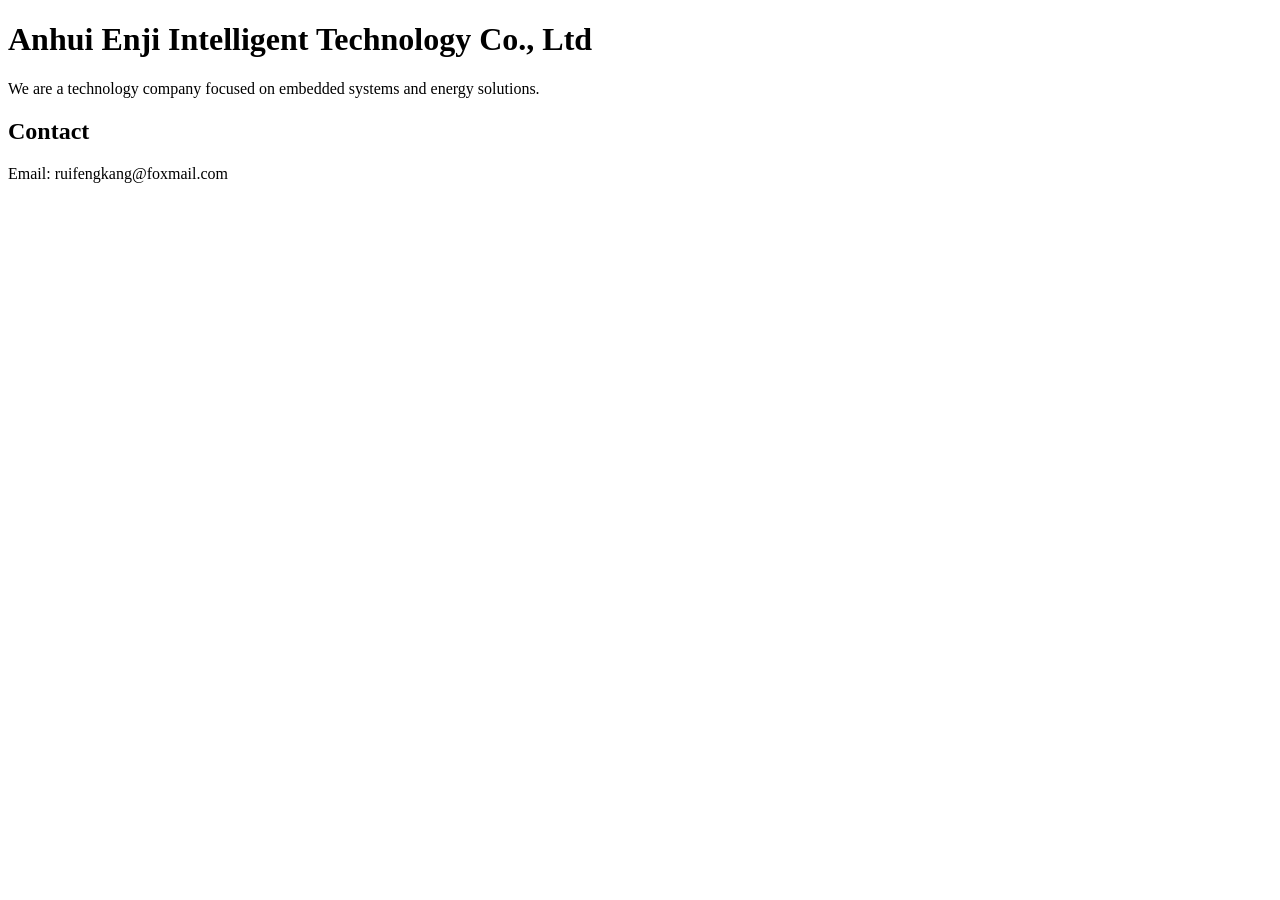
==== index.html @ 48106c1a "Add initial index.html for company website" ====
<!DOCTYPE html>
<html>
<head>
    <title>Enji IT</title>
</head>
<body>
    <h1>Anhui Enji Intelligent Technology Co., Ltd</h1>
    <p>We are a technology company focused on embedded systems and energy solutions.</p>

    <h2>Contact</h2>
    <p>Email: ruifengkang@foxmail.com</p>
</body>
</html>
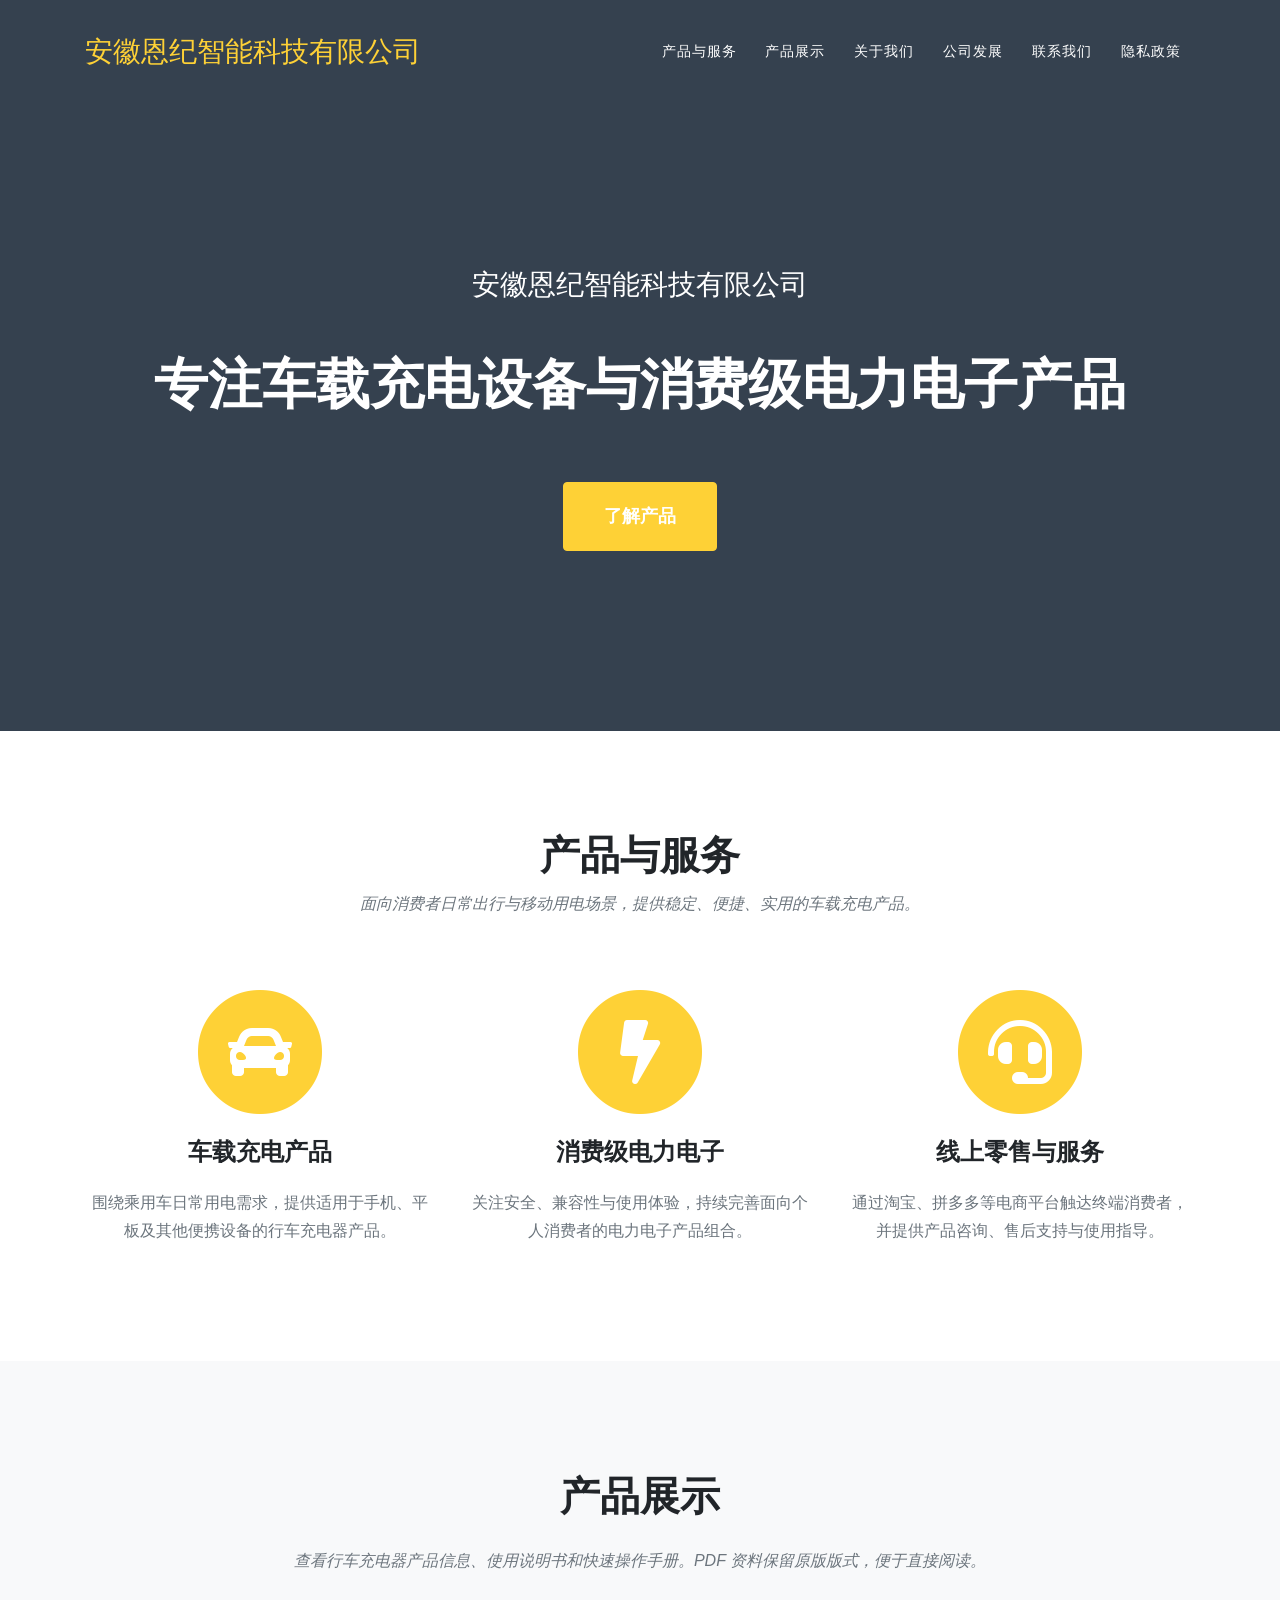
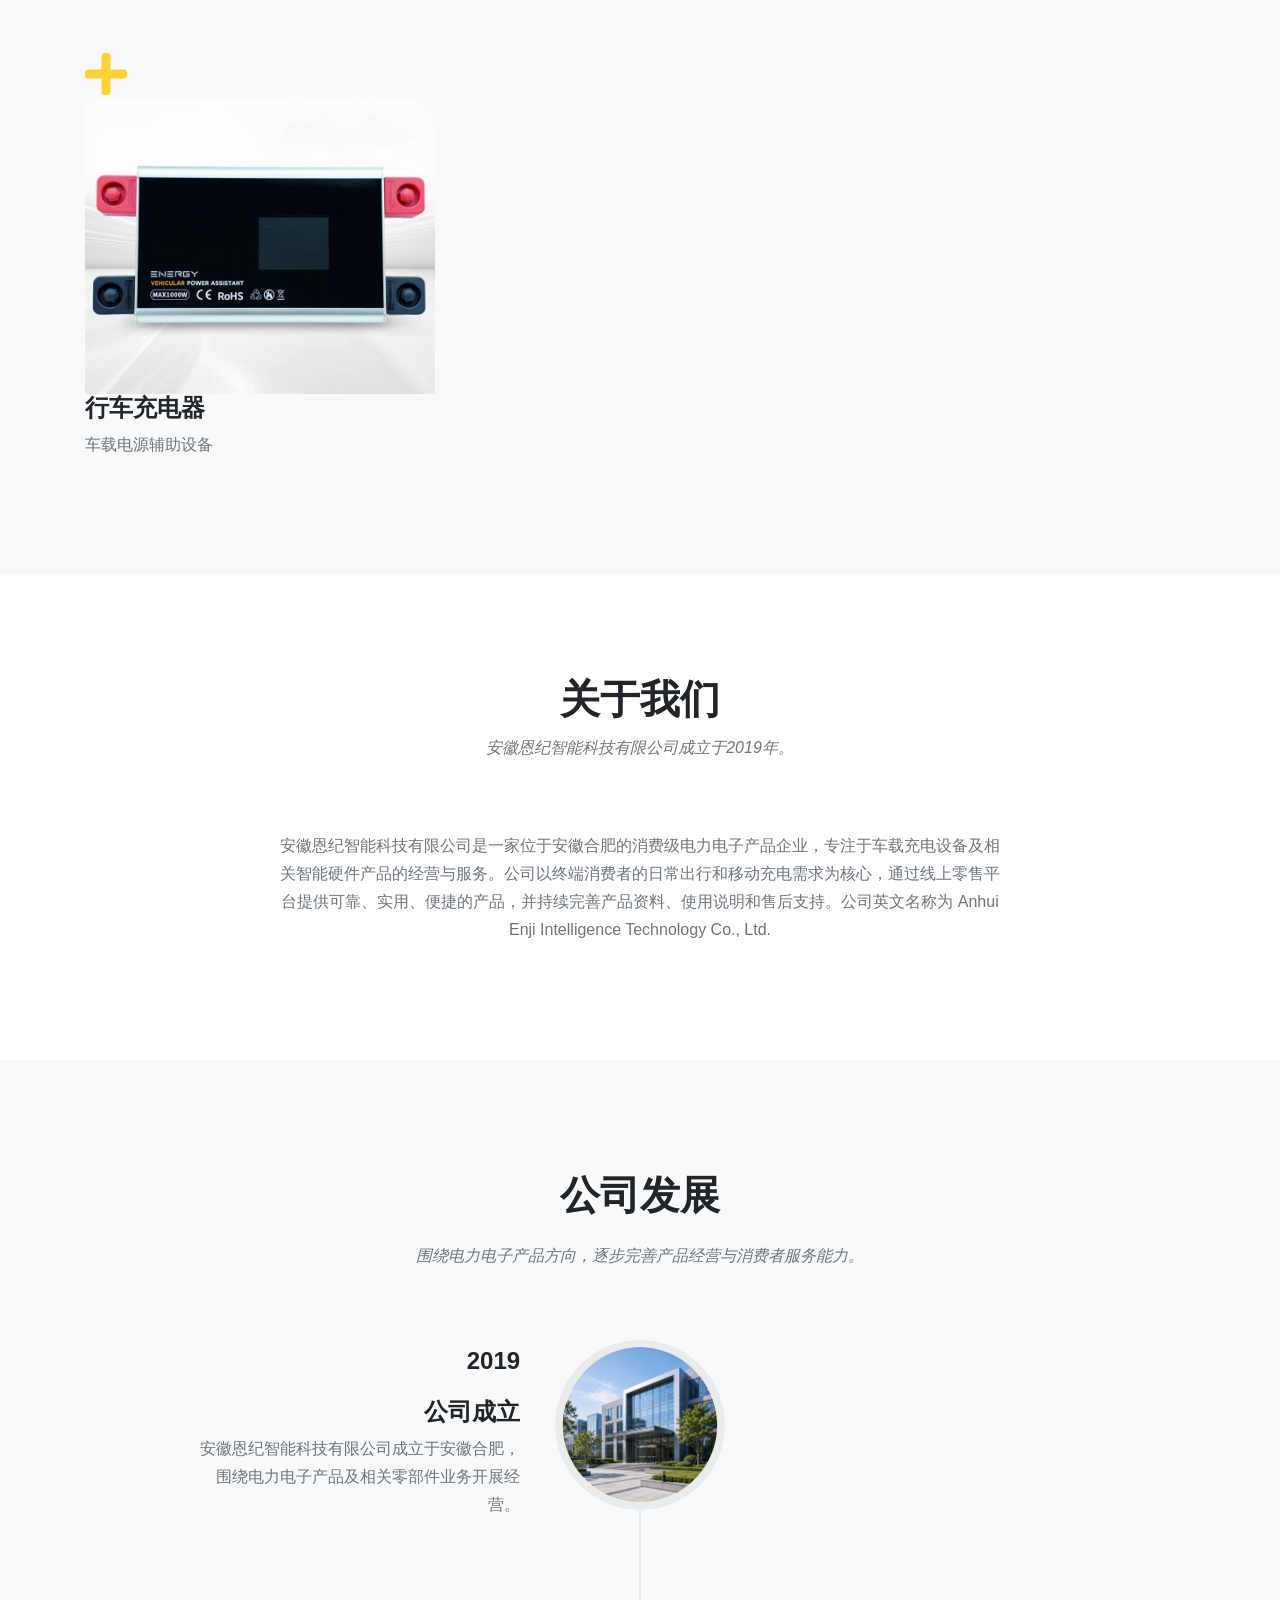
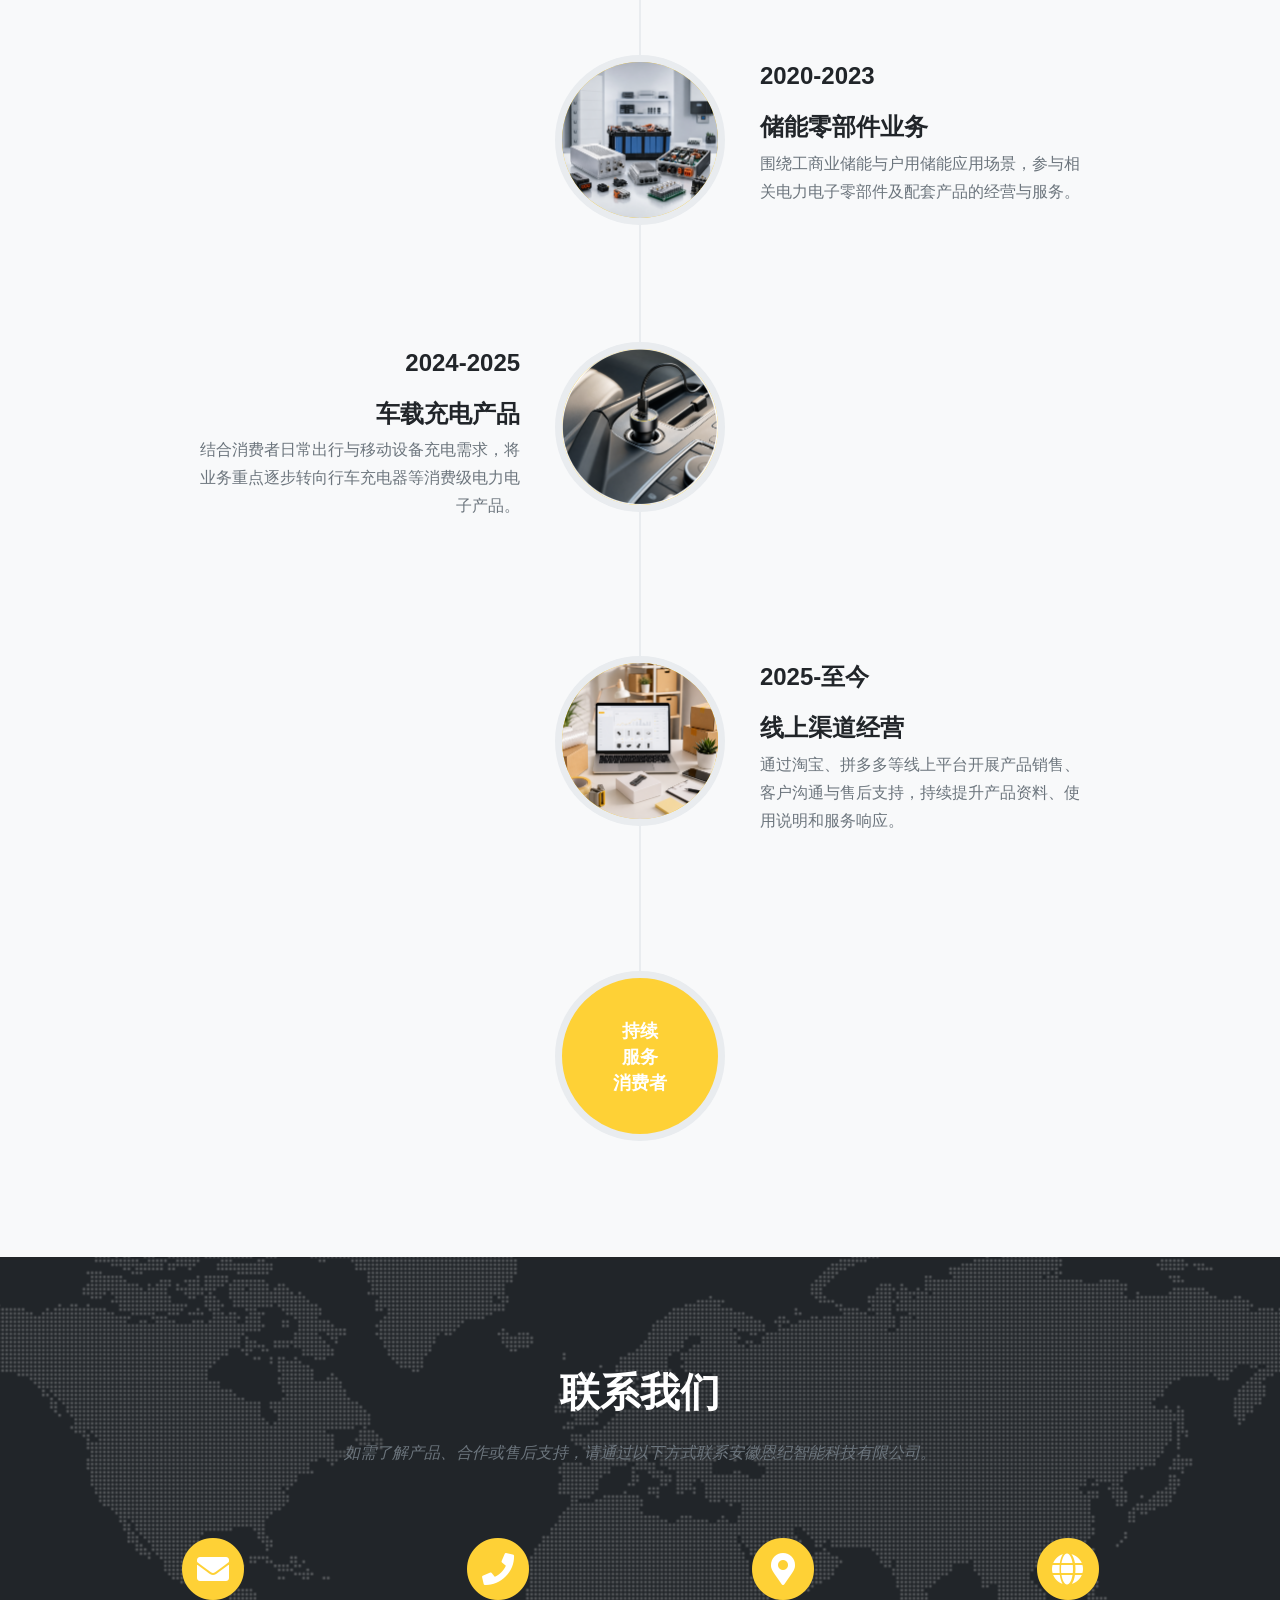
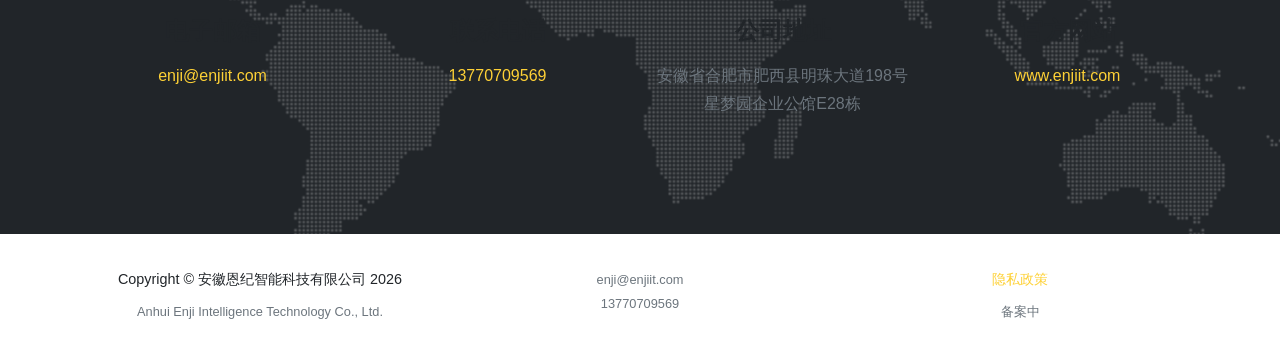
==== commit 71644805: "Replace GitHub Pages site with Enji company website" ====
--- a/index.html
+++ b/index.html
@@ -1,13 +1,494 @@
 <!DOCTYPE html>
-<html>
-<head>
-    <title>Enji IT</title>
+<html lang="zh">
+
+  <head>
+  
+
+  <meta charset="utf-8">
+  <meta name="viewport" content="width=device-width, initial-scale=1, shrink-to-fit=no">
+  <meta name="description" content="安徽恩纪智能科技有限公司是一家面向消费者市场的电力电子产品企业，专注车载充电设备及相关智能硬件产品的研发、销售与服务。">
+  <meta name="author" content="安徽恩纪智能科技有限公司">
+  <link rel="canonical" href="https://www.enjiit.com/">
+
+  <title>安徽恩纪智能科技有限公司</title>
+
+  <!-- Bootstrap core CSS -->
+  <link href="assets/css/bootstrap.min.css" rel="stylesheet" />
+
+  <!-- Custom fonts for this template -->
+  <link href="assets/css/all.min.css" rel="stylesheet" type="text/css">
+  
+    <link href="assets/css/all.min.css" rel="stylesheet" type="text/css">
+  
+  <!-- Custom styles for this theme -->
+  <!--<link href="assets/css/agency.min.css" rel="stylesheet">-->
+  <link href="assets/css/agency.css" rel="stylesheet" />
+
+  <!-- Page container change top padding when nav shrinks -->
+  
 </head>
-<body>
-    <h1>Anhui Enji Intelligent Technology Co., Ltd</h1>
-    <p>We are a technology company focused on embedded systems and energy solutions.</p>
-
-    <h2>Contact</h2>
-    <p>Email: ruifengkang@foxmail.com</p>
-</body>
-</html>
+
+
+  <body id="page-top">
+
+        <!-- Navigation -->
+  <nav class="navbar navbar-expand-lg navbar-dark fixed-top" id="mainNav">
+    <div class="container">
+	  <a class="navbar-brand js-scroll-trigger" href="#page-top">安徽恩纪智能科技有限公司</a>
+      <button class="navbar-toggler navbar-toggler-right" type="button" data-toggle="collapse" data-target="#navbarResponsive" aria-controls="navbarResponsive" aria-expanded="false" aria-label="Toggle navigation">
+        Menu
+        <i class="fas fa-bars"></i>
+      </button>
+      <div class="collapse navbar-collapse" id="navbarResponsive">
+        <ul class="navbar-nav text-uppercase ml-auto">
+        
+        
+          <li class="nav-item"><a class="nav-link js-scroll-trigger" href="#services">产品与服务</a></li>
+        
+          <li class="nav-item"><a class="nav-link js-scroll-trigger" href="#products">产品展示</a></li>
+        
+          <li class="nav-item"><a class="nav-link js-scroll-trigger" href="#about">关于我们</a></li>
+        
+          <li class="nav-item"><a class="nav-link js-scroll-trigger" href="#timeline">公司发展</a></li>
+        
+          <li class="nav-item"><a class="nav-link js-scroll-trigger" href="#contact">联系我们</a></li>
+        
+          <li class="nav-item"><a class="nav-link js-scroll-trigger" href="legal">隐私政策</a></li>
+        
+        
+        </ul>
+      </div>
+    </div>
+  </nav>
+  <!-- End Navigation -->
+  
+  <!-- Header -->
+  
+  <header class="masthead">
+    <div class="container">
+      <div class="intro-text"><div class="intro-lead-in"><p>安徽恩纪智能科技有限公司</p>
+</div><div class="intro-heading text-uppercase"><p>专注车载充电设备与消费级电力电子产品</p>
+</div><a class="btn btn-primary btn-xl text-uppercase js-scroll-trigger" href="#products">了解产品</a></div>
+    </div>
+  </header>
+  
+  <!-- End Header -->
+
+<!-- Services -->
+
+  <section class="page-section" id="services">
+    <div class="container">
+	
+      <div class="row">
+        <div class="col-lg-12 text-center">
+          <h2 class="section-heading text-uppercase">产品与服务</h2>
+          
+		  <h3 class="section-subheading text-muted">面向消费者日常出行与移动用电场景，提供稳定、便捷、实用的车载充电产品。</h3>
+		  
+        </div>
+      </div>
+	  
+      <div class="row text-center">
+	  
+        <div class="col-md-4">
+          <span class="fa-stack fa-4x">
+            <i class="fas fa-circle fa-stack-2x text-primary"></i>
+            <i class="fas fa-car fa-stack-1x fa-inverse"></i>
+          </span>
+          <h4 class="service-heading"><p>车载充电产品</p>
+</h4>
+          <div class="text-muted"><p>围绕乘用车日常用电需求，提供适用于手机、平板及其他便携设备的行车充电器产品。</p>
+</div>
+        </div>
+	  
+        <div class="col-md-4">
+          <span class="fa-stack fa-4x">
+            <i class="fas fa-circle fa-stack-2x text-primary"></i>
+            <i class="fas fa-bolt fa-stack-1x fa-inverse"></i>
+          </span>
+          <h4 class="service-heading"><p>消费级电力电子</p>
+</h4>
+          <div class="text-muted"><p>关注安全、兼容性与使用体验，持续完善面向个人消费者的电力电子产品组合。</p>
+</div>
+        </div>
+	  
+        <div class="col-md-4">
+          <span class="fa-stack fa-4x">
+            <i class="fas fa-circle fa-stack-2x text-primary"></i>
+            <i class="fas fa-headset fa-stack-1x fa-inverse"></i>
+          </span>
+          <h4 class="service-heading"><p>线上零售与服务</p>
+</h4>
+          <div class="text-muted"><p>通过淘宝、拼多多等电商平台触达终端消费者，并提供产品咨询、售后支持与使用指导。</p>
+</div>
+        </div>
+	  
+      </div>
+	  
+    </div>
+  </section>
+
+<!-- End Services -->
+<!-- Portfolio Grid -->
+
+<section class="bg-light page-section" id="products">
+  <div class="container">
+    <div class="row">
+      <div class="col-lg-12 text-center">
+        <h2 class="section-heading text-uppercase"><p>产品展示</p>
+</h2>
+        <h3 class="section-subheading text-muted"><p>查看行车充电器产品信息、使用说明书和快速操作手册。PDF 资料保留原版版式，便于直接阅读。</p>
+</h3>
+      </div>
+    </div>
+    <div class="row">
+	
+      <div class="col-md-4 col-sm-6 portfolio-item">
+        <a class="portfolio-link" data-toggle="modal" href="#p1">
+          <div class="portfolio-hover">
+            <div class="portfolio-hover-content">
+              <i class="fas fa-plus fa-3x"></i>
+            </div>
+          </div>
+          <img class="img-fluid" src="assets/img/portfolio/car-charger-product.jpg" alt="">
+        </a>
+        <div class="portfolio-caption">
+          <h4>行车充电器</h4>
+          <p class="text-muted">车载电源辅助设备</p>
+        </div>
+      </div>
+	
+    </div>
+  </div>
+</section>
+
+<!-- Portfolio Modals -->
+
+
+<div
+  class="portfolio-modal modal fade"
+  id="p1"
+  tabindex="-1"
+  role="dialog"
+  aria-hidden="true"
+>
+  <div class="modal-dialog">
+    <div class="modal-content">
+      <div class="close-modal" data-dismiss="modal">
+        <div class="lr">
+          <div class="rl"></div>
+        </div>
+      </div>
+      <div class="container">
+        <div class="row">
+          <div class="col-lg-8 mx-auto">
+            <div class="modal-body">
+              <!-- Project Details Go Here -->
+              <h2 class="text-uppercase">行车充电器</h2>
+              <p class="item-intro text-muted">面向车辆出行和移动用电场景的车载电源辅助产品</p>
+              
+              <img
+                class="img-fluid d-block mx-auto"
+                src="assets/img/portfolio/car-charger-product.jpg"
+                alt="行车充电器产品展示"
+              />
+              
+              <div class="portfolio-copy"><p>安徽恩纪智能科技有限公司提供面向车辆出行和移动用电场景的车载电源辅助产品，服务个人消费者的日常使用需求。</p>
+
+<p>本页面提供产品图片、使用说明书和快速操作手册。PDF 资料保留原版版式，可直接在线查看。</p>
+
+<ul class="list-inline">
+  <li>产品类别: 车载电源辅助设备</li>
+  <li>服务对象: 个人消费者</li>
+  <li>销售渠道: 淘宝、拼多多等线上平台</li>
+</ul>
+</div>
+              
+              <div class="product-documents">
+                <h3>产品资料</h3>
+                
+                <section class="product-document">
+                  <div class="product-document-header">
+                    <div>
+                      <h4>使用说明书</h4>
+                      <p>查看产品参数、安装说明、使用注意事项和维护信息。</p>
+                    </div>
+                    <a class="btn btn-primary" href="assets/docs/user-manual.pdf" target="_blank" rel="noopener">
+                      <i class="fas fa-file-pdf"></i>
+                      打开使用说明书
+                    </a>
+                  </div>
+                  <object class="pdf-viewer" data="assets/docs/user-manual.pdf" type="application/pdf">
+                    <div class="pdf-fallback">
+                      <p>当前浏览器无法内嵌显示 PDF。</p>
+                      <a href="assets/docs/user-manual.pdf" target="_blank" rel="noopener">打开使用说明书</a>
+                    </div>
+                  </object>
+                </section>
+                
+                <section class="product-document">
+                  <div class="product-document-header">
+                    <div>
+                      <h4>快速操作手册</h4>
+                      <p>查看安装连接、基础操作流程和常见使用提示。</p>
+                    </div>
+                    <a class="btn btn-primary" href="assets/docs/quick-start-guide.pdf" target="_blank" rel="noopener">
+                      <i class="fas fa-file-pdf"></i>
+                      打开快速操作手册
+                    </a>
+                  </div>
+                  <object class="pdf-viewer" data="assets/docs/quick-start-guide.pdf" type="application/pdf">
+                    <div class="pdf-fallback">
+                      <p>当前浏览器无法内嵌显示 PDF。</p>
+                      <a href="assets/docs/quick-start-guide.pdf" target="_blank" rel="noopener">打开快速操作手册</a>
+                    </div>
+                  </object>
+                </section>
+                
+              </div>
+              
+              <button
+                class="btn btn-primary"
+                data-dismiss="modal"
+                type="button"
+              >
+                <i class="fas fa-times"></i>
+                关闭
+              </button>
+            </div>
+          </div>
+        </div>
+      </div>
+    </div>
+  </div>
+</div>
+
+
+<!-- End Portfolio Modals -->
+
+
+<!-- About -->
+
+<section class="page-section" id="about">
+  <div class="container">
+    <div class="row">
+      <div class="col-lg-12 text-center">
+        <h2 class="section-heading text-uppercase">关于我们</h2>
+        <h3 class="section-subheading text-muted">安徽恩纪智能科技有限公司成立于2019年。</h3>
+      </div>
+    </div>
+    <div class="row">
+      <div class="col-lg-8 mx-auto text-center">
+        <div class="large text-muted"><p>安徽恩纪智能科技有限公司是一家位于安徽合肥的消费级电力电子产品企业，专注于车载充电设备及相关智能硬件产品的经营与服务。公司以终端消费者的日常出行和移动充电需求为核心，通过线上零售平台提供可靠、实用、便捷的产品，并持续完善产品资料、使用说明和售后支持。公司英文名称为 Anhui Enji Intelligence Technology Co., Ltd.</p>
+</div>
+      </div>
+    </div>
+  </div>
+</section>
+
+<!-- End About -->
+<!-- About -->
+
+  <section class="bg-light page-section" id="timeline">
+    <div class="container">
+      <div class="row">
+        <div class="col-lg-12 text-center">
+          <h2 class="section-heading text-uppercase"><p>公司发展</p>
+</h2>
+          <h3 class="section-subheading text-muted">围绕电力电子产品方向，逐步完善产品经营与消费者服务能力。</h3>
+        </div>
+      </div>
+      <div class="row">
+        <div class="col-lg-12">
+          <ul class="timeline">
+                <li>
+              <div class="timeline-image">
+                <img class="rounded-circle img-fluid" src="assets/img/timeline/company-founding.png" alt="公司成立">
+              </div>
+              <div class="timeline-panel">
+                <div class="timeline-heading">
+                  <h4><p>2019</p>
+</h4>
+                  <h4 class="subheading">公司成立</h4>
+                </div>
+                <div class="timeline-body">
+                  <div class="text-muted"><p>安徽恩纪智能科技有限公司成立于安徽合肥，围绕电力电子产品及相关零部件业务开展经营。</p>
+</div>
+                </div>
+              </div>
+            </li>
+		  
+                <li class="timeline-inverted">
+              
+            <div class="timeline-image">
+                <img class="rounded-circle img-fluid" src="assets/img/timeline/energy-storage-components.png" alt="储能零部件">
+              </div>
+              <div class="timeline-panel">
+                <div class="timeline-heading">
+                  <h4><p>2020-2023</p>
+</h4>
+                  <h4 class="subheading">储能零部件业务</h4>
+                </div>
+                <div class="timeline-body">
+                  <div class="text-muted"><p>围绕工商业储能与户用储能应用场景，参与相关电力电子零部件及配套产品的经营与服务。</p>
+</div>
+                </div>
+              </div>
+            </li>
+		  
+                <li>
+              <div class="timeline-image">
+                <img class="rounded-circle img-fluid" src="assets/img/timeline/car-charger.png" alt="行车充电器">
+              </div>
+              <div class="timeline-panel">
+                <div class="timeline-heading">
+                  <h4><p>2024-2025</p>
+</h4>
+                  <h4 class="subheading">车载充电产品</h4>
+                </div>
+                <div class="timeline-body">
+                  <div class="text-muted"><p>结合消费者日常出行与移动设备充电需求，将业务重点逐步转向行车充电器等消费级电力电子产品。</p>
+</div>
+                </div>
+              </div>
+            </li>
+		  
+                <li class="timeline-inverted">
+              
+            <div class="timeline-image">
+                <img class="rounded-circle img-fluid" src="assets/img/timeline/online-retail.png" alt="线上渠道经营">
+              </div>
+              <div class="timeline-panel">
+                <div class="timeline-heading">
+                  <h4><p>2025-至今</p>
+</h4>
+                  <h4 class="subheading">线上渠道经营</h4>
+                </div>
+                <div class="timeline-body">
+                  <div class="text-muted"><p>通过淘宝、拼多多等线上平台开展产品销售、客户沟通与售后支持，持续提升产品资料、使用说明和服务响应。</p>
+</div>
+                </div>
+              </div>
+            </li>
+		  	
+            
+		  	
+			<li class="timeline-inverted">
+              <div class="timeline-image">
+                <h4>持续<br>服务<br>消费者</h4>
+              </div>
+            </li>
+		  
+
+          </ul>
+        </div>
+      </div>
+    </div>
+  </section>
+
+<!-- End About -->
+
+<!-- Contact -->
+
+<section class="page-section" id="contact">
+  <div class="container">
+    <div class="row">
+      <div class="col-lg-12 text-center">
+        <h2 class="section-heading text-uppercase">
+          <p>联系我们</p>
+</h2>
+        <h3 class="section-subheading text-muted">如需了解产品、合作或售后支持，请通过以下方式联系安徽恩纪智能科技有限公司。</h3>
+      </div>
+    </div>
+    <div class="row text-center">
+      <div class="col-md-3">
+        <span class="fa-stack fa-2x">
+          <i class="fas fa-circle fa-stack-2x text-primary"></i>
+          <i class="fas fa-envelope fa-stack-1x fa-inverse"></i>
+        </span>
+        <h4 class="my-3">电子邮箱</h4>
+        <p class="text-muted"><a href="mailto:enji@enjiit.com">enji@enjiit.com</a></p>
+      </div>
+      <div class="col-md-3">
+        <span class="fa-stack fa-2x">
+          <i class="fas fa-circle fa-stack-2x text-primary"></i>
+          <i class="fas fa-phone fa-stack-1x fa-inverse"></i>
+        </span>
+        <h4 class="my-3">联系电话</h4>
+        <p class="text-muted"><a href="tel:13770709569">13770709569</a></p>
+      </div>
+      <div class="col-md-3">
+        <span class="fa-stack fa-2x">
+          <i class="fas fa-circle fa-stack-2x text-primary"></i>
+          <i class="fas fa-map-marker-alt fa-stack-1x fa-inverse"></i>
+        </span>
+        <h4 class="my-3">公司地址</h4>
+        <p class="text-muted">安徽省合肥市肥西县明珠大道198号星梦园企业公馆E28栋</p>
+      </div>
+      <div class="col-md-3">
+        <span class="fa-stack fa-2x">
+          <i class="fas fa-circle fa-stack-2x text-primary"></i>
+          <i class="fas fa-globe fa-stack-1x fa-inverse"></i>
+        </span>
+        <h4 class="my-3">官方网站</h4>
+        <p class="text-muted"><a href="https://www.enjiit.com">www.enjiit.com</a></p>
+      </div>
+    </div>
+  </div>
+</section>
+
+<!-- End Contact -->
+
+
+
+	  <!-- Footer -->
+<footer class="footer" id="footer" style="background-color: white">
+  <div class="container">
+    
+    <div class="row align-items-center">
+      <div class="col-md-4">
+        <span class="copyright"
+          >Copyright &copy; 安徽恩纪智能科技有限公司 2026</span
+        ><br>
+        <small class="text-muted">Anhui Enji Intelligence Technology Co., Ltd.</small>
+      </div>
+      <div class="col-md-4">
+        <small class="text-muted">
+          enji@enjiit.com<br>
+          13770709569
+        </small>
+      </div>
+      <div class="col-md-4">
+        <ul class="list-inline quicklinks">
+          <li class="list-inline-item">
+            <a href="legal"
+              >隐私政策</a
+            >
+          </li>
+        </ul>
+        <small class="text-muted">备案中</small>
+      </div>
+    </div>
+    
+  </div>
+</footer>
+
+<!-- End Footer -->
+
+
+	  <!-- Bootstrap core JavaScript -->
+	  <script src="assets/js/jquery.min.js"></script>
+	  <script src="assets/js/bootstrap.bundle.min.js"></script>
+
+	  <!-- Plugin JavaScript -->
+	  <script src="assets/js/jquery.easing.min.js"></script>
+
+	  <!-- Contact form JavaScript -->
+	  <script src="assets/js/jqBootstrapValidation.js"></script>
+	  <script src="assets/js/contact_me.js"></script>
+
+	  <!-- Custom scripts for this template -->
+	  <script src="assets/js/agency.min.js"></script>
+
+  </body>
+</html>
--- a/assets/css/agency.css
+++ b/assets/css/agency.css
@@ -0,0 +1,704 @@
+body {
+  overflow-x: hidden;
+  font-family: "Arial", -apple-system, BlinkMacSystemFont, "Segoe UI", Roboto, "Helvetica Neue", Arial, sans-serif, "Apple Color Emoji", "Segoe UI Emoji", "Segoe UI Symbol", "Noto Color Emoji";
+}
+
+p {
+  line-height: 1.75;
+}
+
+a {
+  color: #fed136;
+}
+a:hover {
+  color: rgb(253.7475247525, 197.3861386139, 3.2524752475);
+}
+
+.text-primary {
+  color: #fed136 !important;
+}
+
+h1,
+h2,
+h3,
+h4,
+h5,
+h6 {
+  font-weight: 700;
+  font-family: "Arial", -apple-system, BlinkMacSystemFont, "Segoe UI", Roboto, "Helvetica Neue", Arial, sans-serif, "Apple Color Emoji", "Segoe UI Emoji", "Segoe UI Symbol", "Noto Color Emoji";
+}
+
+.page-section {
+  padding: 100px 0;
+}
+.page-section h2.section-heading {
+  font-size: 40px;
+  margin-top: 0;
+  margin-bottom: 15px;
+}
+.page-section h3.section-subheading {
+  font-size: 16px;
+  font-weight: 400;
+  font-style: italic;
+  margin-bottom: 75px;
+  text-transform: none;
+  font-family: "Arial", -apple-system, BlinkMacSystemFont, "Segoe UI", Roboto, "Helvetica Neue", Arial, sans-serif, "Apple Color Emoji", "Segoe UI Emoji", "Segoe UI Symbol", "Noto Color Emoji";
+}
+
+@media (min-width: 768px) {
+  section {
+    padding: 150px 0;
+  }
+}
+::-moz-selection {
+  background: #fed136;
+  text-shadow: none;
+}
+
+::selection {
+  background: #fed136;
+  text-shadow: none;
+}
+
+img::selection {
+  background: transparent;
+}
+
+img::-moz-selection {
+  background: transparent;
+}
+
+.btn {
+  font-family: "Arial", -apple-system, BlinkMacSystemFont, "Segoe UI", Roboto, "Helvetica Neue", Arial, sans-serif, "Apple Color Emoji", "Segoe UI Emoji", "Segoe UI Symbol", "Noto Color Emoji";
+  font-weight: 700;
+}
+
+.btn-xl {
+  font-size: 18px;
+  padding: 20px 40px;
+}
+
+.btn-primary {
+  background-color: #fed136;
+  border-color: #fed136;
+}
+.btn-primary:active, .btn-primary:focus, .btn-primary:hover {
+  background-color: rgb(253.8106435644, 200.2896039604, 15.9393564356) !important;
+  border-color: rgb(253.8106435644, 200.2896039604, 15.9393564356) !important;
+  color: white;
+}
+.btn-primary:active, .btn-primary:focus {
+  box-shadow: 0 0 0 0.2rem rgba(254, 209, 55, 0.5) !important;
+}
+
+#mainNav {
+  background-color: #212529;
+}
+#mainNav .navbar-toggler {
+  font-size: 12px;
+  right: 0;
+  padding: 13px;
+  text-transform: uppercase;
+  color: white;
+  border: 0;
+  background-color: #fed136;
+  font-family: "Arial", -apple-system, BlinkMacSystemFont, "Segoe UI", Roboto, "Helvetica Neue", Arial, sans-serif, "Apple Color Emoji", "Segoe UI Emoji", "Segoe UI Symbol", "Noto Color Emoji";
+}
+#mainNav .navbar-brand {
+  color: #fed136;
+  font-family: "Arial", -apple-system, BlinkMacSystemFont, "Segoe UI", Roboto, "Helvetica Neue", Arial, sans-serif, "Apple Color Emoji", "Segoe UI Emoji", "Segoe UI Symbol", "Noto Color Emoji";
+}
+#mainNav .navbar-brand.active, #mainNav .navbar-brand:active, #mainNav .navbar-brand:focus, #mainNav .navbar-brand:hover {
+  color: rgb(253.7475247525, 197.3861386139, 3.2524752475);
+}
+#mainNav .navbar-nav .nav-item .nav-link {
+  font-size: 90%;
+  font-weight: 400;
+  padding: 0.75em 0;
+  letter-spacing: 1px;
+  color: white;
+  font-family: "Arial", -apple-system, BlinkMacSystemFont, "Segoe UI", Roboto, "Helvetica Neue", Arial, sans-serif, "Apple Color Emoji", "Segoe UI Emoji", "Segoe UI Symbol", "Noto Color Emoji";
+}
+#mainNav .navbar-nav .nav-item .nav-link.active, #mainNav .navbar-nav .nav-item .nav-link:hover {
+  color: #fed136;
+}
+
+@media (min-width: 992px) {
+  #mainNav {
+    padding-top: 25px;
+    padding-bottom: 25px;
+    -webkit-transition: padding-top 0.3s, padding-bottom 0.3s;
+    -moz-transition: padding-top 0.3s, padding-bottom 0.3s;
+    transition: padding-top 0.3s, padding-bottom 0.3s;
+    border: none;
+    background-color: transparent;
+  }
+  #mainNav .navbar-brand {
+    font-size: 1.75em;
+    -webkit-transition: all 0.3s;
+    -moz-transition: all 0.3s;
+    transition: all 0.3s;
+  }
+  #mainNav .navbar-nav .nav-item .nav-link {
+    padding: 1.1em 1em !important;
+  }
+  #mainNav.navbar-shrink {
+    padding-top: 0;
+    padding-bottom: 0;
+    background-color: #212529;
+  }
+  #mainNav.navbar-shrink .navbar-brand {
+    font-size: 1.25em;
+    padding: 12px 0;
+  }
+}
+#scrolling-clients {
+  display: flex;
+  flex-wrap: nowrap;
+  overflow-x: scroll;
+  overflow-y: hidden;
+}
+
+#col-md-3 col-sm-6 {
+  flex: 0 0 auto;
+}
+
+header.masthead {
+  text-align: center;
+  color: white;
+  background-color: #35414f;
+  background-image: none;
+  background-repeat: no-repeat;
+  background-attachment: scroll;
+  background-position: center center;
+  background-size: cover;
+}
+header.masthead .intro-text {
+  max-width: 980px;
+  margin-right: auto;
+  margin-left: auto;
+  padding-top: 150px;
+  padding-bottom: 100px;
+}
+header.masthead .intro-text .intro-lead-in {
+  font-size: 20px;
+  font-style: normal;
+  line-height: 1.5;
+  margin-bottom: 25px;
+  font-family: "Arial", -apple-system, BlinkMacSystemFont, "Segoe UI", Roboto, "Helvetica Neue", Arial, sans-serif, "Apple Color Emoji", "Segoe UI Emoji", "Segoe UI Symbol", "Noto Color Emoji";
+}
+header.masthead .intro-text .intro-heading {
+  font-size: 36px;
+  font-weight: 700;
+  line-height: 1.25;
+  margin-bottom: 36px;
+  font-family: "Arial", -apple-system, BlinkMacSystemFont, "Segoe UI", Roboto, "Helvetica Neue", Arial, sans-serif, "Apple Color Emoji", "Segoe UI Emoji", "Segoe UI Symbol", "Noto Color Emoji";
+}
+header.masthead .intro-text .intro-lead-in p,
+header.masthead .intro-text .intro-heading p {
+  margin-bottom: 0;
+}
+
+@media (min-width: 768px) {
+  header.masthead .intro-text {
+    padding-top: 260px;
+    padding-bottom: 180px;
+  }
+  header.masthead .intro-text .intro-lead-in {
+    font-size: 28px;
+    font-style: normal;
+    line-height: 1.5;
+    margin-bottom: 28px;
+    font-family: "Arial", -apple-system, BlinkMacSystemFont, "Segoe UI", Roboto, "Helvetica Neue", Arial, sans-serif, "Apple Color Emoji", "Segoe UI Emoji", "Segoe UI Symbol", "Noto Color Emoji";
+  }
+  header.masthead .intro-text .intro-heading {
+    font-size: 54px;
+    font-weight: 700;
+    line-height: 1.2;
+    margin-bottom: 50px;
+    font-family: "Arial", -apple-system, BlinkMacSystemFont, "Segoe UI", Roboto, "Helvetica Neue", Arial, sans-serif, "Apple Color Emoji", "Segoe UI Emoji", "Segoe UI Symbol", "Noto Color Emoji";
+  }
+}
+.service-heading {
+  margin: 15px 0;
+  text-transform: none;
+}
+
+#portfolio .portfolio-item {
+  right: 0;
+  margin: 0 0 15px;
+}
+#portfolio .portfolio-item .portfolio-link {
+  position: relative;
+  display: block;
+  max-width: 400px;
+  margin: 0 auto;
+  cursor: pointer;
+}
+#portfolio .portfolio-item .portfolio-link .portfolio-hover {
+  position: absolute;
+  width: 100%;
+  height: 100%;
+  -webkit-transition: all ease 0.5s;
+  -moz-transition: all ease 0.5s;
+  transition: all ease 0.5s;
+  opacity: 0;
+  background: rgba(254, 209, 54, 0.9);
+}
+#portfolio .portfolio-item .portfolio-link .portfolio-hover:hover {
+  opacity: 1;
+}
+#portfolio .portfolio-item .portfolio-link .portfolio-hover .portfolio-hover-content {
+  font-size: 20px;
+  position: absolute;
+  top: 50%;
+  width: 100%;
+  height: 20px;
+  margin-top: -12px;
+  text-align: center;
+  color: white;
+}
+#portfolio .portfolio-item .portfolio-link .portfolio-hover .portfolio-hover-content i {
+  margin-top: -12px;
+}
+#portfolio .portfolio-item .portfolio-link .portfolio-hover .portfolio-hover-content h3,
+#portfolio .portfolio-item .portfolio-link .portfolio-hover .portfolio-hover-content h4 {
+  margin: 0;
+}
+#portfolio .portfolio-item .portfolio-caption {
+  max-width: 400px;
+  margin: 0 auto;
+  padding: 25px;
+  text-align: center;
+  background-color: #fff;
+}
+#portfolio .portfolio-item .portfolio-caption h4 {
+  margin: 0;
+  text-transform: none;
+}
+#portfolio .portfolio-item .portfolio-caption p {
+  font-size: 16px;
+  font-style: italic;
+  margin: 0;
+  font-family: "Arial", -apple-system, BlinkMacSystemFont, "Segoe UI", Roboto, "Helvetica Neue", Arial, sans-serif, "Apple Color Emoji", "Segoe UI Emoji", "Segoe UI Symbol", "Noto Color Emoji";
+}
+#portfolio * {
+  z-index: 2;
+}
+
+@media (min-width: 767px) {
+  #portfolio .portfolio-item {
+    margin: 0 0 30px;
+  }
+}
+.portfolio-modal .modal-dialog {
+  margin: 1rem;
+  max-width: 100vw;
+}
+.portfolio-modal .modal-content {
+  padding: 100px 0;
+  text-align: center;
+}
+.portfolio-modal .modal-content h2 {
+  font-size: 3em;
+  margin-bottom: 15px;
+}
+.portfolio-modal .modal-content p {
+  margin-bottom: 30px;
+}
+.portfolio-modal .modal-content p.item-intro {
+  font-size: 16px;
+  font-style: italic;
+  margin: 20px 0 30px;
+  font-family: "Arial", -apple-system, BlinkMacSystemFont, "Segoe UI", Roboto, "Helvetica Neue", Arial, sans-serif, "Apple Color Emoji", "Segoe UI Emoji", "Segoe UI Symbol", "Noto Color Emoji";
+}
+.portfolio-modal .modal-content ul.list-inline {
+  margin-top: 0;
+  margin-bottom: 30px;
+}
+.portfolio-modal .modal-content img {
+  margin-bottom: 30px;
+}
+.portfolio-modal .modal-content .pdf-actions {
+  margin-bottom: 24px;
+}
+.portfolio-modal .modal-content .pdf-viewer {
+  width: 100%;
+  height: min(72vh, 760px);
+  min-height: 520px;
+  margin-bottom: 30px;
+  border: 1px solid #dee2e6;
+  background-color: #fff;
+}
+.portfolio-modal .modal-content .pdf-fallback {
+  padding: 40px;
+  border: 1px solid #dee2e6;
+  background-color: #f8f9fa;
+}
+.portfolio-modal .modal-content .portfolio-copy {
+  max-width: 760px;
+  margin: 0 auto 30px;
+  text-align: left;
+}
+.portfolio-modal .modal-content .portfolio-copy p {
+  margin-bottom: 16px;
+}
+.portfolio-modal .modal-content .product-documents {
+  max-width: 980px;
+  margin: 0 auto 40px;
+  text-align: left;
+}
+.portfolio-modal .modal-content .product-documents h3 {
+  margin-bottom: 24px;
+  text-align: center;
+}
+.portfolio-modal .modal-content .product-document {
+  margin-bottom: 36px;
+  padding-top: 4px;
+  border-top: 1px solid #dee2e6;
+}
+.portfolio-modal .modal-content .product-document-header {
+  display: flex;
+  align-items: center;
+  justify-content: space-between;
+  gap: 24px;
+  margin: 24px 0;
+}
+.portfolio-modal .modal-content .product-document-header h4 {
+  margin-bottom: 8px;
+}
+.portfolio-modal .modal-content .product-document-header p {
+  margin-bottom: 0;
+  color: #868e96;
+}
+.portfolio-modal .modal-content .product-document-header .btn {
+  flex: 0 0 auto;
+}
+.portfolio-modal .modal-content button {
+  cursor: pointer;
+}
+.portfolio-modal .close-modal {
+  position: absolute;
+  top: 25px;
+  right: 25px;
+  width: 75px;
+  height: 75px;
+  cursor: pointer;
+  background-color: transparent;
+}
+.portfolio-modal .close-modal:hover {
+  opacity: 0.3;
+}
+.portfolio-modal .close-modal .lr {
+  /* Safari and Chrome */
+  z-index: 1051;
+  width: 1px;
+  height: 75px;
+  margin-left: 35px;
+  /* IE 9 */
+  -webkit-transform: rotate(45deg);
+  -ms-transform: rotate(45deg);
+  transform: rotate(45deg);
+  background-color: #212529;
+}
+.portfolio-modal .close-modal .lr .rl {
+  /* Safari and Chrome */
+  z-index: 1052;
+  width: 1px;
+  height: 75px;
+  /* IE 9 */
+  -webkit-transform: rotate(90deg);
+  -ms-transform: rotate(90deg);
+  transform: rotate(90deg);
+  background-color: #212529;
+}
+
+@media (max-width: 767px) {
+  .portfolio-modal .modal-content {
+    padding: 70px 0;
+  }
+  .portfolio-modal .modal-content h2 {
+    font-size: 2em;
+  }
+  .portfolio-modal .modal-content .pdf-viewer {
+    min-height: 420px;
+  }
+  .portfolio-modal .modal-content .product-document-header {
+    display: block;
+  }
+  .portfolio-modal .modal-content .product-document-header .btn {
+    margin-top: 16px;
+  }
+}
+.timeline {
+  position: relative;
+  padding: 0;
+  list-style: none;
+}
+.timeline:before {
+  position: absolute;
+  top: 0;
+  bottom: 0;
+  left: 40px;
+  width: 2px;
+  margin-left: -1.5px;
+  content: "";
+  background-color: #e9ecef;
+}
+.timeline > li {
+  position: relative;
+  min-height: 50px;
+  margin-bottom: 50px;
+}
+.timeline > li:after, .timeline > li:before {
+  display: table;
+  content: " ";
+}
+.timeline > li:after {
+  clear: both;
+}
+.timeline > li .timeline-panel {
+  position: relative;
+  float: right;
+  width: 100%;
+  padding: 0 20px 0 100px;
+  text-align: left;
+}
+.timeline > li .timeline-panel:before {
+  right: auto;
+  left: -15px;
+  border-right-width: 15px;
+  border-left-width: 0;
+}
+.timeline > li .timeline-panel:after {
+  right: auto;
+  left: -14px;
+  border-right-width: 14px;
+  border-left-width: 0;
+}
+.timeline > li .timeline-image {
+  position: absolute;
+  z-index: 100;
+  left: 0;
+  width: 80px;
+  height: 80px;
+  margin-left: 0;
+  text-align: center;
+  color: #fff;
+  border: 7px solid #e9ecef;
+  border-radius: 100%;
+  background-color: #fed136;
+}
+.timeline > li .timeline-image h4 {
+  font-size: 10px;
+  line-height: 14px;
+  margin-top: 12px;
+}
+.timeline > li.timeline-inverted > .timeline-panel {
+  float: right;
+  padding: 0 20px 0 100px;
+  text-align: left;
+}
+.timeline > li.timeline-inverted > .timeline-panel:before {
+  right: auto;
+  left: -15px;
+  border-right-width: 15px;
+  border-left-width: 0;
+}
+.timeline > li.timeline-inverted > .timeline-panel:after {
+  right: auto;
+  left: -14px;
+  border-right-width: 14px;
+  border-left-width: 0;
+}
+.timeline > li:last-child {
+  margin-bottom: 0;
+}
+.timeline .timeline-heading h4 {
+  margin-top: 0;
+  color: inherit;
+}
+.timeline .timeline-heading h4.subheading {
+  text-transform: none;
+}
+.timeline .timeline-body > ul,
+.timeline .timeline-body > p {
+  margin-bottom: 0;
+}
+
+@media (min-width: 768px) {
+  .timeline:before {
+    left: 50%;
+  }
+  .timeline > li {
+    min-height: 100px;
+    margin-bottom: 100px;
+  }
+  .timeline > li .timeline-panel {
+    float: left;
+    width: 41%;
+    padding: 0 20px 20px 30px;
+    text-align: right;
+  }
+  .timeline > li .timeline-image {
+    left: 50%;
+    width: 100px;
+    height: 100px;
+    margin-left: -50px;
+  }
+  .timeline > li .timeline-image h4 {
+    font-size: 13px;
+    line-height: 18px;
+    margin-top: 16px;
+  }
+  .timeline > li.timeline-inverted > .timeline-panel {
+    float: right;
+    padding: 0 30px 20px 20px;
+    text-align: left;
+  }
+}
+@media (min-width: 992px) {
+  .timeline > li {
+    min-height: 150px;
+  }
+  .timeline > li .timeline-panel {
+    padding: 0 20px 20px;
+  }
+  .timeline > li .timeline-image {
+    width: 150px;
+    height: 150px;
+    margin-left: -75px;
+  }
+  .timeline > li .timeline-image h4 {
+    font-size: 18px;
+    line-height: 26px;
+    margin-top: 30px;
+  }
+  .timeline > li.timeline-inverted > .timeline-panel {
+    padding: 0 20px 20px;
+  }
+}
+@media (min-width: 1200px) {
+  .timeline > li {
+    min-height: 170px;
+  }
+  .timeline > li .timeline-panel {
+    padding: 0 20px 20px 100px;
+  }
+  .timeline > li .timeline-image {
+    width: 170px;
+    height: 170px;
+    margin-left: -85px;
+  }
+  .timeline > li .timeline-image h4 {
+    margin-top: 40px;
+  }
+  .timeline > li.timeline-inverted > .timeline-panel {
+    padding: 0 100px 20px 20px;
+  }
+}
+.team-member {
+  margin-bottom: 50px;
+  text-align: center;
+}
+.team-member img {
+  width: 225px;
+  height: 225px;
+  border: 7px solid rgba(0, 0, 0, 0.1);
+}
+.team-member h4 {
+  margin-top: 25px;
+  margin-bottom: 0;
+  text-transform: none;
+}
+.team-member p {
+  margin-top: 0;
+}
+
+section#contact {
+  background-color: #212529;
+  background-image: url("../img/contact.png");
+  background-repeat: no-repeat;
+  background-position: center;
+}
+section#contact .section-heading {
+  color: #fff;
+}
+section#contact .form-group {
+  margin-bottom: 25px;
+}
+section#contact .form-group input,
+section#contact .form-group textarea {
+  padding: 20px;
+}
+section#contact .form-group input.form-control {
+  height: auto;
+}
+section#contact .form-group textarea.form-control {
+  height: 248px;
+}
+section#contact .form-control:focus {
+  border-color: #fed136;
+  box-shadow: none;
+}
+section#contact ::-webkit-input-placeholder {
+  font-weight: 700;
+  color: #ced4da;
+  font-family: "Arial", -apple-system, BlinkMacSystemFont, "Segoe UI", Roboto, "Helvetica Neue", Arial, sans-serif, "Apple Color Emoji", "Segoe UI Emoji", "Segoe UI Symbol", "Noto Color Emoji";
+}
+section#contact :-moz-placeholder {
+  font-weight: 700;
+  color: #ced4da;
+  font-family: "Arial", -apple-system, BlinkMacSystemFont, "Segoe UI", Roboto, "Helvetica Neue", Arial, sans-serif, "Apple Color Emoji", "Segoe UI Emoji", "Segoe UI Symbol", "Noto Color Emoji";
+}
+section#contact ::-moz-placeholder {
+  font-weight: 700;
+  color: #ced4da;
+  font-family: "Arial", -apple-system, BlinkMacSystemFont, "Segoe UI", Roboto, "Helvetica Neue", Arial, sans-serif, "Apple Color Emoji", "Segoe UI Emoji", "Segoe UI Symbol", "Noto Color Emoji";
+}
+section#contact :-ms-input-placeholder {
+  font-weight: 700;
+  color: #ced4da;
+  font-family: "Arial", -apple-system, BlinkMacSystemFont, "Segoe UI", Roboto, "Helvetica Neue", Arial, sans-serif, "Apple Color Emoji", "Segoe UI Emoji", "Segoe UI Symbol", "Noto Color Emoji";
+}
+
+.footer {
+  padding: 25px 0;
+  text-align: center;
+}
+.footer span.copyright {
+  font-size: 90%;
+  line-height: 40px;
+  text-transform: none;
+  font-family: "Arial", -apple-system, BlinkMacSystemFont, "Segoe UI", Roboto, "Helvetica Neue", Arial, sans-serif, "Apple Color Emoji", "Segoe UI Emoji", "Segoe UI Symbol", "Noto Color Emoji";
+}
+.footer ul.quicklinks {
+  font-size: 90%;
+  line-height: 40px;
+  margin-bottom: 0;
+  text-transform: none;
+  font-family: "Arial", -apple-system, BlinkMacSystemFont, "Segoe UI", Roboto, "Helvetica Neue", Arial, sans-serif, "Apple Color Emoji", "Segoe UI Emoji", "Segoe UI Symbol", "Noto Color Emoji";
+}
+
+ul.social-buttons {
+  margin-bottom: 0;
+}
+ul.social-buttons li a {
+  font-size: 20px;
+  line-height: 50px;
+  display: block;
+  width: 50px;
+  height: 50px;
+  -webkit-transition: all 0.3s;
+  -moz-transition: all 0.3s;
+  transition: all 0.3s;
+  color: white;
+  border-radius: 100%;
+  outline: none;
+  background-color: #212529;
+}
+ul.social-buttons li a:active, ul.social-buttons li a:focus, ul.social-buttons li a:hover {
+  background-color: #fed136;
+}
+
+/*# sourceMappingURL=agency.css.map */
